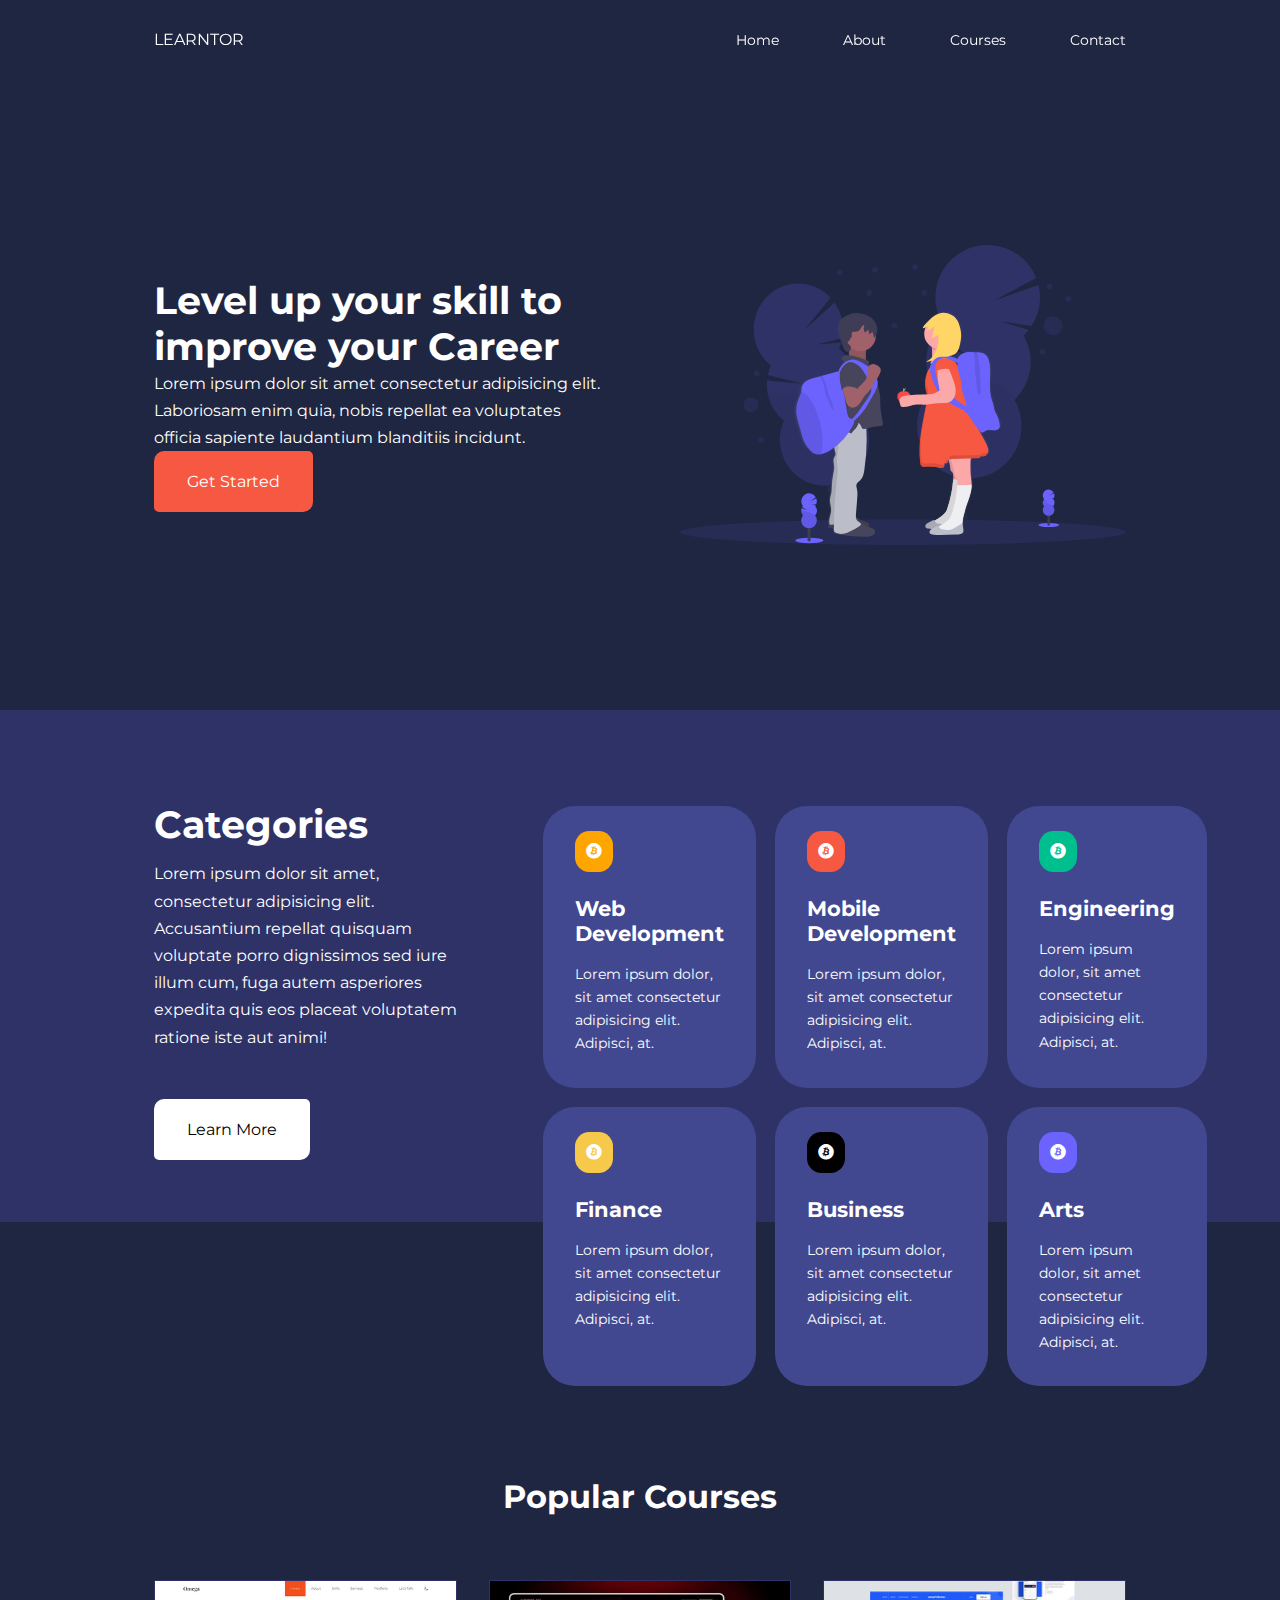
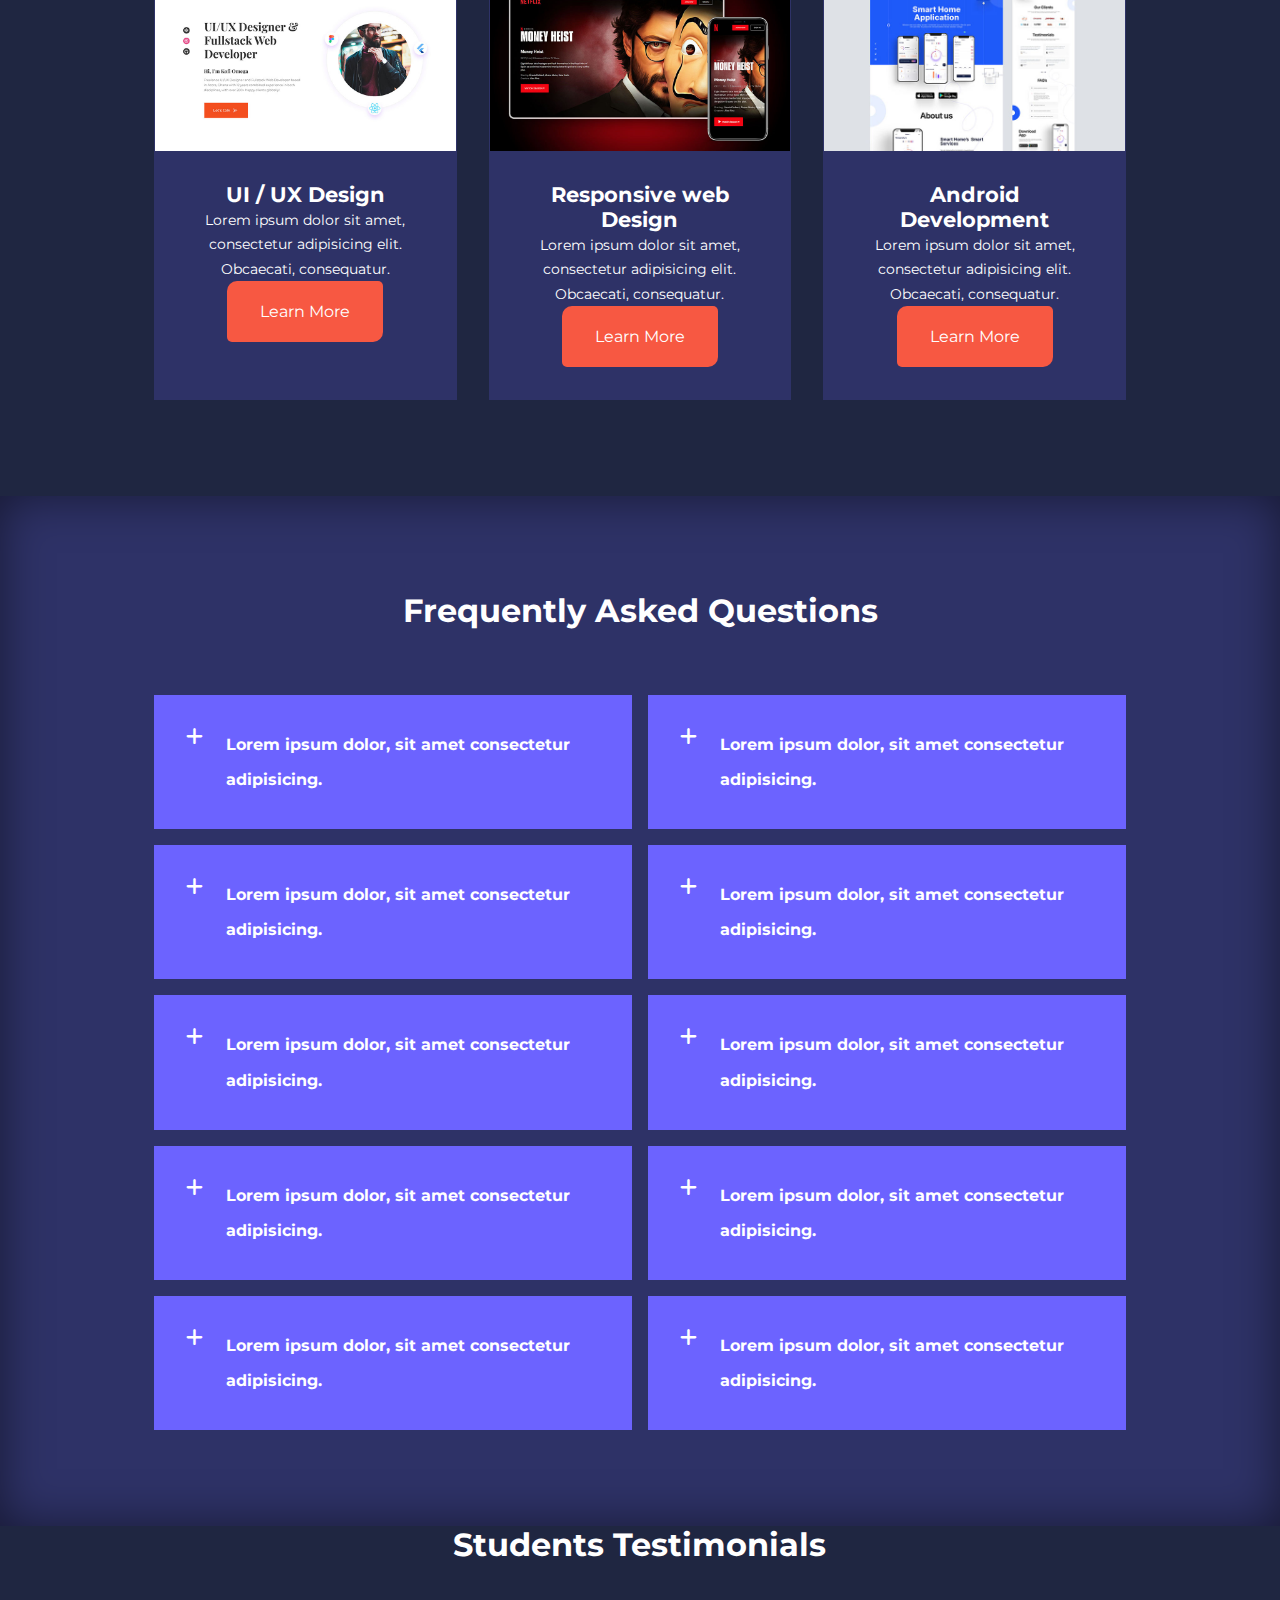
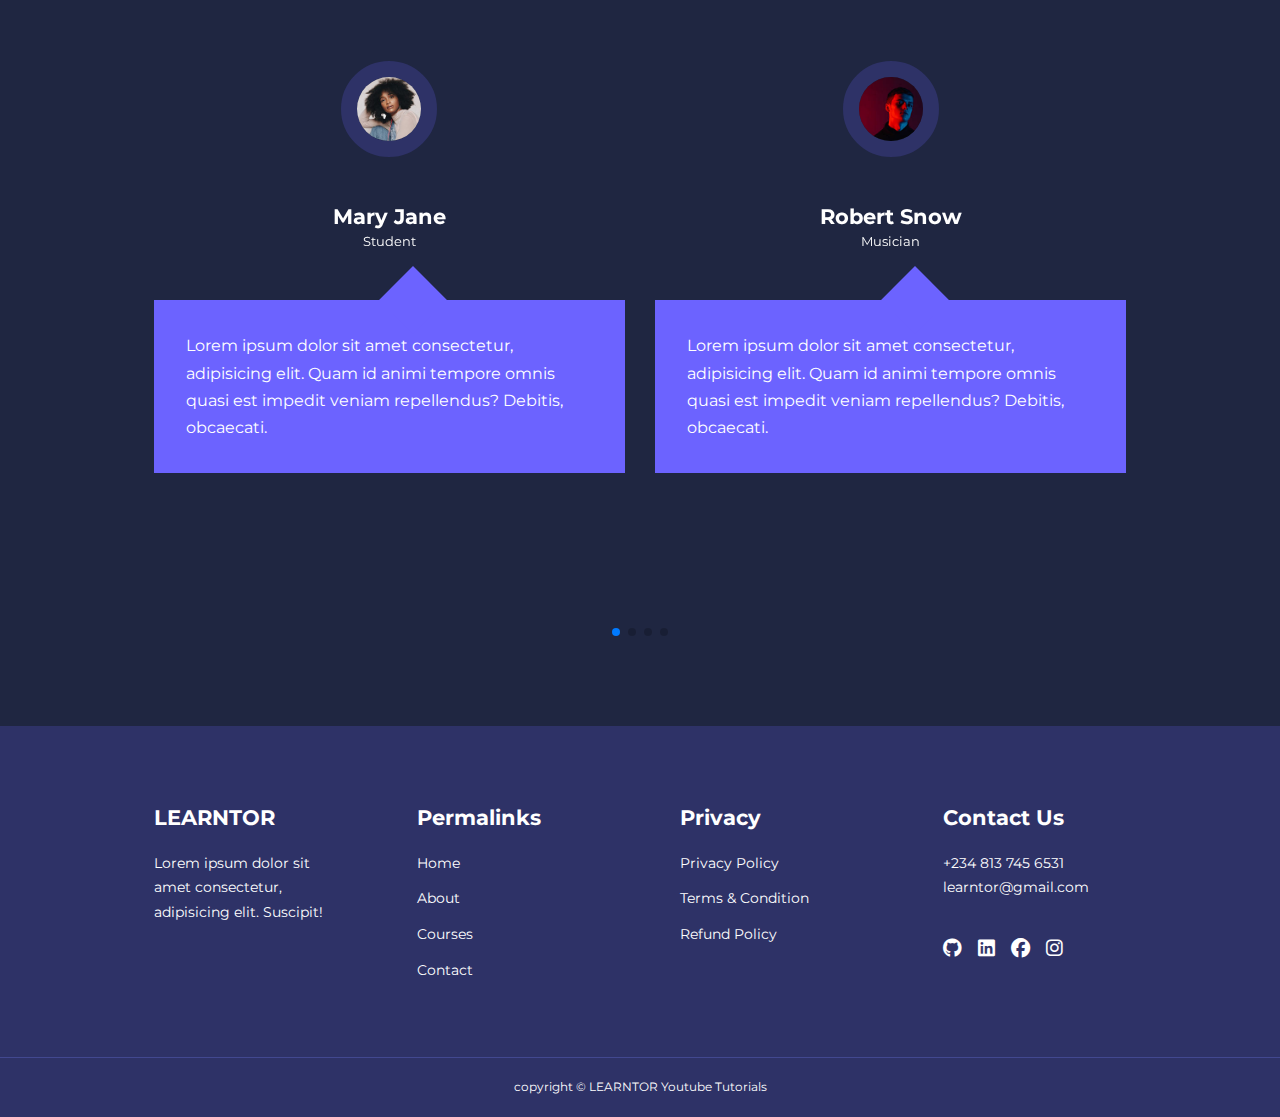
==== index.html @ f90c077b "initial commit" ====
<html lang="en">
  <head>
    <meta charset="UTF-8" />
    <meta http-equiv="X-UA-Compatible" content="IE=edge" />
    <meta name="viewport" content="width=device-width, initial-scale=1.0" />
    <title>Educational website</title>
    <link rel="stylesheet" href="./css/style.css" />
    <link
      rel="stylesheet"
      href="https://cdnjs.cloudflare.com/ajax/libs/font-awesome/6.1.2/css/all.min.css"
    />

    <link rel="preconnect" href="https://fonts.googleapis.com" />
    <link rel="preconnect" href="https://fonts.gstatic.com" crossorigin />
    <link
      href="https://fonts.googleapis.com/css2?family=Montserrat:wght@300;400;600;700&display=swap"
      rel="stylesheet"
    />

    <!-- swiperjs -->
    <link
      rel="stylesheet"
      href="https://cdn.jsdelivr.net/npm/swiper@8/swiper-bundle.min.css"
    />
  </head>
  <body>
    <nav>
      <div class="container nav_container">
        <a href="index.html">LEARNTOR</a>
        <ul class="nav_menu">
          <li><a href="index.html">Home</a></li>
          <li><a href="about.html">About</a></li>
          <li><a href="courses.html">Courses</a></li>
          <li><a href="contact.html">Contact</a></li>
        </ul>
        <button id="open-menu-btn"><i class="fa-solid fa-bars"></i></button>
      </div>
    </nav>

    <!-- **********************END OF NAVBAR*************************** -->

    <header>
      <div class="container header_container">
        <div class="header_left">
          <h1>Level up your skill to improve your Career </h1>
          <p>
            Lorem ipsum dolor sit amet consectetur adipisicing elit. Laboriosam
            enim quia, nobis repellat ea voluptates officia sapiente laudantium
            blanditiis incidunt.
          </p>
          <a href="courses.html" class="btn btn-primary">Get Started</a>
        </div>

        <div class="header_right">
          <div class="header_right-image">
            <img src="./images/header.svg" alt="" />
          </div>
        </div>
      </div>
    </header>
    <!-- **********************END OF HEADER *************************** -->

    <section class="categories">
      <div class="container categories_container">
        <div class="categories_left">
          <h1>Categories</h1>
          <p>
            Lorem ipsum dolor sit amet, consectetur adipisicing elit.
            Accusantium repellat quisquam voluptate porro dignissimos sed iure
            illum cum, fuga autem asperiores expedita quis eos placeat
            voluptatem ratione iste aut animi!
          </p>
          <a href="a" class="btn">Learn More</a>
        </div>

        <div class="categories_right">
          <article class="category">
            <span class="category_icon"
              ><i class="fa-brands fa-bitcoin"></i
            ></span>
            <h4>Web Development</h4>
            <p>
              Lorem ipsum dolor, sit amet consectetur adipisicing elit.
              Adipisci, at.
            </p>
          </article>

          <article class="category">
            <span class="category_icon"
              ><i class="fa-brands fa-bitcoin"></i
            ></span>
            <h4>Mobile Development</h4>
            <p>
              Lorem ipsum dolor, sit amet consectetur adipisicing elit.
              Adipisci, at.
            </p>
          </article>

          <article class="category">
            <span class="category_icon"
              ><i class="fa-brands fa-bitcoin"></i
            ></span>
            <h4>Engineering</h4>
            <p>
              Lorem ipsum dolor, sit amet consectetur adipisicing elit.
              Adipisci, at.
            </p>
          </article>

          <article class="category">
            <span class="category_icon"
              ><i class="fa-brands fa-bitcoin"></i
            ></span>
            <h4>Finance</h4>
            <p>
              Lorem ipsum dolor, sit amet consectetur adipisicing elit.
              Adipisci, at.
            </p>
          </article>

          <article class="category">
            <span class="category_icon"
              ><i class="fa-brands fa-bitcoin"></i
            ></span>
            <h4>Business</h4>
            <p>
              Lorem ipsum dolor, sit amet consectetur adipisicing elit.
              Adipisci, at.
            </p>
          </article>

          <article class="category">
            <span class="category_icon"
              ><i class="fa-brands fa-bitcoin"></i
            ></span>
            <h4>Arts</h4>
            <p>
              Lorem ipsum dolor, sit amet consectetur adipisicing elit.
              Adipisci, at.
            </p>
          </article>
        </div>
      </div>
    </section>

    <section class="courses">
      <h2>Popular Courses</h2>
      <div class="container courses_container">
        <article class="course">
          <div class="course_image">
            <img src="./images/course7.jpg" alt="" />
          </div>
          <div class="course_info">
            <h4>UI / UX Design</h4>
            <p>
              Lorem ipsum dolor sit amet, consectetur adipisicing elit.
              Obcaecati, consequatur.
            </p>
            <a href="courses.html" class="btn btn-primary">Learn More</a>
          </div>
        </article>

        <article class="course">
          <div class="course_image">
            <img src="./images/course9.jpg" alt="" />
          </div>
          <div class="course_info">
            <h4>Responsive web Design</h4>
            <p>
              Lorem ipsum dolor sit amet, consectetur adipisicing elit.
              Obcaecati, consequatur.
            </p>
            <a href="courses.html" class="btn btn-primary">Learn More</a>
          </div>
        </article>

        <article class="course">
          <div class="course_image">
            <img src="./images/course18.jpg" alt="" />
          </div>
          <div class="course_info">
            <h4>Android Development</h4>
            <p>
              Lorem ipsum dolor sit amet, consectetur adipisicing elit.
              Obcaecati, consequatur.
            </p>
            <a href="courses.html" class="btn btn-primary">Learn More</a>
          </div>
        </article>
      </div>
    </section>
    <!-- **********************END OF COURSES *************************** -->

    <section class="faqs">
      <h2>Frequently Asked Questions</h2>
      <div class="container faqs_container">
        <article class="faq">
          <div class="faq_icon"><i class="fa-solid fa-plus"></i></div>
          <div class="question_answer">
            <h4>Lorem ipsum dolor, sit amet consectetur adipisicing.</h4>
            <p>
              Lorem ipsum dolor sit amet consectetur, adipisicing elit.
              Molestias dolorum accusamus qui, possimus sint eligendi ipsam
              sapiente ut maiores distinctio harum, voluptatibus, eum
              accusantium quod nihil vitae magnam unde. Earum!
            </p>
          </div>
        </article>

        <article class="faq">
          <div class="faq_icon"><i class="fa-solid fa-plus"></i></div>
          <div class="question_answer">
            <h4>Lorem ipsum dolor, sit amet consectetur adipisicing.</h4>
            <p>
              Lorem ipsum dolor sit amet consectetur, adipisicing elit.
              Molestias dolorum accusamus qui, possimus sint eligendi ipsam
              sapiente ut maiores distinctio harum, voluptatibus, eum
              accusantium quod nihil vitae magnam unde. Earum!
            </p>
          </div>
        </article>

        <article class="faq">
          <div class="faq_icon"><i class="fa-solid fa-plus"></i></div>
          <div class="question_answer">
            <h4>Lorem ipsum dolor, sit amet consectetur adipisicing.</h4>
            <p>
              Lorem ipsum dolor sit amet consectetur, adipisicing elit.
              Molestias dolorum accusamus qui, possimus sint eligendi ipsam
              sapiente ut maiores distinctio harum, voluptatibus, eum
              accusantium quod nihil vitae magnam unde. Earum!
            </p>
          </div>
        </article>

        <article class="faq">
          <div class="faq_icon"><i class="fa-solid fa-plus"></i></div>
          <div class="question_answer">
            <h4>Lorem ipsum dolor, sit amet consectetur adipisicing.</h4>
            <p>
              Lorem ipsum dolor sit amet consectetur, adipisicing elit.
              Molestias dolorum accusamus qui, possimus sint eligendi ipsam
              sapiente ut maiores distinctio harum, voluptatibus, eum
              accusantium quod nihil vitae magnam unde. Earum!
            </p>
          </div>
        </article>

        <article class="faq">
          <div class="faq_icon"><i class="fa-solid fa-plus"></i></div>
          <div class="question_answer">
            <h4>Lorem ipsum dolor, sit amet consectetur adipisicing.</h4>
            <p>
              Lorem ipsum dolor sit amet consectetur, adipisicing elit.
              Molestias dolorum accusamus qui, possimus sint eligendi ipsam
              sapiente ut maiores distinctio harum, voluptatibus, eum
              accusantium quod nihil vitae magnam unde. Earum!
            </p>
          </div>
        </article>

        <article class="faq">
          <div class="faq_icon"><i class="fa-solid fa-plus"></i></div>
          <div class="question_answer">
            <h4>Lorem ipsum dolor, sit amet consectetur adipisicing.</h4>
            <p>
              Lorem ipsum dolor sit amet consectetur, adipisicing elit.
              Molestias dolorum accusamus qui, possimus sint eligendi ipsam
              sapiente ut maiores distinctio harum, voluptatibus, eum
              accusantium quod nihil vitae magnam unde. Earum!
            </p>
          </div>
        </article>

        <article class="faq">
          <div class="faq_icon"><i class="fa-solid fa-plus"></i></div>
          <div class="question_answer">
            <h4>Lorem ipsum dolor, sit amet consectetur adipisicing.</h4>
            <p>
              Lorem ipsum dolor sit amet consectetur, adipisicing elit.
              Molestias dolorum accusamus qui, possimus sint eligendi ipsam
              sapiente ut maiores distinctio harum, voluptatibus, eum
              accusantium quod nihil vitae magnam unde. Earum!
            </p>
          </div>
        </article>

        <article class="faq">
          <div class="faq_icon"><i class="fa-solid fa-plus"></i></div>
          <div class="question_answer">
            <h4>Lorem ipsum dolor, sit amet consectetur adipisicing.</h4>
            <p>
              Lorem ipsum dolor sit amet consectetur, adipisicing elit.
              Molestias dolorum accusamus qui, possimus sint eligendi ipsam
              sapiente ut maiores distinctio harum, voluptatibus, eum
              accusantium quod nihil vitae magnam unde. Earum!
            </p>
          </div>
        </article>

        <article class="faq">
          <div class="faq_icon"><i class="fa-solid fa-plus"></i></div>
          <div class="question_answer">
            <h4>Lorem ipsum dolor, sit amet consectetur adipisicing.</h4>
            <p>
              Lorem ipsum dolor sit amet consectetur, adipisicing elit.
              Molestias dolorum accusamus qui, possimus sint eligendi ipsam
              sapiente ut maiores distinctio harum, voluptatibus, eum
              accusantium quod nihil vitae magnam unde. Earum!
            </p>
          </div>
        </article>

        <article class="faq">
          <div class="faq_icon"><i class="fa-solid fa-plus"></i></div>
          <div class="question_answer">
            <h4>Lorem ipsum dolor, sit amet consectetur adipisicing.</h4>
            <p>
              Lorem ipsum dolor sit amet consectetur, adipisicing elit.
              Molestias dolorum accusamus qui, possimus sint eligendi ipsam
              sapiente ut maiores distinctio harum, voluptatibus, eum
              accusantium quod nihil vitae magnam unde. Earum!
            </p>
          </div>
        </article>
      </div>
    </section>

    <!-- **********************END OF FAQ *************************** -->

    <section class="container testimonials_container swiper mySwiper">
      <h2>Students Testimonials</h2>
      <div class="swiper-wrapper">
        <article class="testimonial swiper-slide">
          <div class="avatar">
            <img src="./images/avatar1.jpg" alt="" />
          </div>

          <div class="testimonial_info">
            <h4>Mary Jane</h4>
            <small>Student</small>
          </div>

          <div class="testimonial_body">
            <p>
              Lorem ipsum dolor sit amet consectetur, adipisicing elit. Quam id
              animi tempore omnis quasi est impedit veniam repellendus? Debitis,
              obcaecati.
            </p>
          </div>
        </article>

        <article class="testimonial swiper-slide">
          <div class="avatar">
            <img src="./images/avatar2.jpg" alt="" />
          </div>

          <div class="testimonial_info">
            <h4>Robert Snow</h4>
            <small>Musician</small>
          </div>

          <div class="testimonial_body">
            <p>
              Lorem ipsum dolor sit amet consectetur, adipisicing elit. Quam id
              animi tempore omnis quasi est impedit veniam repellendus? Debitis,
              obcaecati.
            </p>
          </div>
        </article>

        <article class="testimonial swiper-slide">
          <div class="avatar">
            <img src="./images/avatar3.jpg" alt="" />
          </div>

          <div class="testimonial_info">
            <h4>Mark Anthony</h4>
            <small>Basketballer</small>
          </div>

          <div class="testimonial_body">
            <p>
              Lorem ipsum dolor sit amet consectetur, adipisicing elit. Quam id
              animi tempore omnis quasi est impedit veniam repellendus? Debitis,
              obcaecati.
            </p>
          </div>
        </article>

        <article class="testimonial swiper-slide">
          <div class="avatar">
            <img src="./images/avatar4.jpg" alt="" />
          </div>

          <div class="testimonial_info">
            <h4>Fatima</h4>
            <small>Teacher</small>
          </div>

          <div class="testimonial_body">
            <p>
              Lorem ipsum dolor sit amet consectetur, adipisicing elit. Quam id
              animi tempore omnis quasi est impedit veniam repellendus? Debitis,
              obcaecati.
            </p>
          </div>
        </article>

        <article class="testimonial swiper-slide">
          <div class="avatar">
            <img src="./images/avatar5.jpg" alt="" />
          </div>

          <div class="testimonial_info">
            <h4>Jennifer Smith</h4>
            <small>Dancer</small>
          </div>

          <div class="testimonial_body">
            <p>
              Lorem ipsum dolor sit amet consectetur, adipisicing elit. Quam id
              animi tempore omnis quasi est impedit veniam repellendus? Debitis,
              obcaecati.
            </p>
          </div>
        </article>
      </div>
      <div class="swiper-pagination"></div>
    </section>

    <footer class="footer">
      <div class="container footer_container">
        <div class="footer_1">
          <a href="index.html" class="footer_logo"><h4>LEARNTOR</h4></a>
          <p>
            Lorem ipsum dolor sit amet consectetur, adipisicing elit. Suscipit!
          </p>
        </div>

        <div class="footer_2">
          <h4>Permalinks</h4>
          <ul class="permalinks">
            <li><a href="">Home</a></li>
            <li><a href="">About</a></li>
            <li><a href="">Courses</a></li>
            <li><a href="">Contact</a></li>
          </ul>
        </div>

        <div class="footer_3">
          <h4>Privacy</h4>
          <ul class="permalinks">
            <li><a href="#">Privacy Policy</a></li>
            <li><a href="#">Terms & Condition</a></li>
            <li><a href="#">Refund Policy</a></li>
          </ul>
        </div>

        <div class="footer_4">
          <h4>Contact Us</h4>
          <div>
            <p>+234 813 745 6531</p>
            <p>learntor@gmail.com</p>
          </div>
          <ul class="footer_socials">
            <li>
              <a href="https://github.com/brainbox15"
                ><i class="fab fa-github"></i
              ></a>
            </li>
            <li>
              <a href="https://github.com/brainbox15"
                ><i class="fab fa-linkedin"></i
              ></a>
            </li>
            <li>
              <a href="https://github.com/brainbox15"
                ><i class="fab fa-facebook"></i
              ></a>
            </li>
            <li>
              <a href="https://github.com/brainbox15"
                ><i class="fab fa-instagram"></i
              ></a>
            </li>
          </ul>
        </div>
      </div>
      <div class="footer_copyright">
        <small>copyright &copy; LEARNTOR Youtube Tutorials</small>
      </div>
    </footer>

    <script src="./main.js"></script>
    <script src="https://cdn.jsdelivr.net/npm/swiper@8/swiper-bundle.min.js"></script>

    <!-- Initialize Swiper -->
    <script>
      var swiper = new Swiper(".mySwiper", {
        slidesPerView: 1,
        spaceBetween: 30,
        pagination: {
          el: ".swiper-pagination",
          clickable: true,
        },
        //   when window us >= 600px
        breakpoints: {
          600: {
            slidesPerView: 2,
          },
        },
      });
    </script>
  </body>
</html>
---- css/style.css ----
* {
  margin: 0;
  padding: 0;
  border: 0;
  outline: 0;
  list-style: none;
  text-decoration: none;
  box-sizing: border-box;
}

:root {
  --color-primary: #6c63ff;
  --color-success: #00bf8e;
  --color-warning: #f7c94b;
  --color-danger: #f75842;
  --color-danger-varient: rgba(247, 88, 66, 0.4);
  --color-white: #fff;
  --color-loght: rgba(255, 255, 255, 0.7);
  --color-black: #000;
  --color-bg: #1f2641;
  --color-bg1: #2e3267;
  --color-bg2: #424890;

  --container-width-1g: 76%;
  --container-width-md: 90%;
  --container-width-sm: 94%;

  --transition: all 400ms ease;
}

body {
  font-family: "Montserrat", sans-serif;
  line-height: 1.7;
  color: var(--color-white);
  background: var(--color-bg);
}

.container {
  width: var(--container-width-1g);
  margin: 0 auto;
}

section {
  padding: 6rem 0;
}

section h2 {
  text-align: center;
  margin-bottom: 4rem;
}

h1,
h2,
h3,
h4,
h5 {
  line-height: 1.2;
}

h1 {
  font-size: 2.4rem;
}

h2 {
  font-size: 2rem;
}

h3 {
  font-size: 1.6rem;
}

h4 {
  font-size: 1.3rem;
}

h5 {
  font-size: 2.4rem;
}

a {
  color: var(--color-white);
}

img {
  display: block;
  width: 100%;
  object-fit: cover;
}

.btn {
  display: inline-block;
  background: var(--color-white);
  color: var(--color-black);
  padding: 1rem 2rem;
  border: 1px solid transparent;
  transition: var(--transition);
  border-radius: 10px 5px;
}

.btn:hover {
  background: transparent;
  color: var(--color-white);
  border-color: var(--color-white);
}

.btn-primary {
  background: var(--color-danger);
  color: var(--color-white);
  border-radius: 10px 5px;
}


/* ************ NAVBAR************* */
nav {
  background-color: transparent;
  height: 5rem;
  position: fixed;
  top: 0;
  z-index: 11;
  width: 100%;
}

/* Change navbar styles on scroll */
.window-scroll {
  background: var(--color-primary);
  box-shadow: 0 1rem 2rem rgba(0, 0, 0, 0.2);
}

.nav_container {
  height: 100%;
  display: flex;
  justify-content: space-between;
  align-items: center;
}

nav button {
  display: none;
}

.nav_menu {
  display: flex;
  align-items: center;
  gap: 4rem;
}

.nav_menu a {
  font-size: 0.9rem;
  transition: var(--transition);
}

.nav_menu a:hover {
  font-size: 0.9rem;
  color: var(--color-bg2);
}

/* ***************** HEADER **************** */
header {
  position: relative;
  top: 5rem;
  overflow: hidden;
  height: 70vh;
  margin-bottom: 5rem;
}

.header_container {
  display: grid;
  grid-template-columns: 1fr 1fr;
  align-items: center;
  gap: 5rem;
  height: 100%;
}

header_left p {
  margin: 1rem 0 2, 4rem;
}

/* ************ CATEGORIES ************* */

.categories {
  background-color: var(--color-bg1);
  height: 32rem;
}

.categories h1 {
  line-height: 1;
  margin-bottom: 1rem;
}

.categories_container {
  display: grid;
  grid-template-columns: 40% 60%;
}

.categories_left {
  margin-right: 4rem;
}

.categories_left p {
  margin: 1rem 0 3rem;
}

.categories_right {
  display: grid;
  grid-template-columns: repeat(3, 1fr);
  gap: 1.2rem;
}

.category {
  background-color: var(--color-bg2);
  padding: 2rem;
  border-radius: 2rem;
  transition: var(--transition);
}

.category:hover {
  box-shadow: 0 3rem 3rem rgba(0, 0, 0, 0.3);
  z-index: 1;
  cursor: pointer;
}

.category_icon {
  background: var(--color-primary);
  padding: 0.7rem;
  border-radius: 0.9rem;
}

.category:nth-child(1) .category_icon {
  background: orange;
}
.category:nth-child(2) .category_icon {
  background: var(--color-danger);
}
.category:nth-child(3) .category_icon {
  background: var(--color-success);
}
.category:nth-child(4) .category_icon {
  background: var(--color-warning);
}
.category:nth-child(5) .category_icon {
  background: var(--color-black);
}
.category:nth-child(6) .category_icon {
  background: var(--color-primary);
}

.category h4 {
  margin: 2rem 0 1rem;
}

.category p {
  font-size: 0.85rem;
}

.courses {
  margin-top: 10rem;
}

.courses_container {
  display: grid;
  grid-template-columns: repeat(3, 1fr);
  gap: 2rem;
}

.course {
  background-color: var(--color-bg1);
  text-align: center;
  border: 1px solid transparent;
  transition: var(--transition);
}

.course:hover {
  background: transparent;
  border-color: var(--color-primary);
}

.course_info {
  padding: 2rem;
}

.course_info p {
  margin: 1 2rem 0 2 rem;
  font-size: 0.9rem;
}

/* ***************** FAQs ******************** */
.faqs {
  background: var(--color-bg1);
  box-shadow: inset 0 0 3rem rgba(0, 0, 0, 0.5);
}

.faqs_container {
  display: grid;
  grid-template-columns: repeat(2, 1fr);
  gap: 1rem;
}

.faq {
  padding: 2rem;
  display: flex;
  align-items: center;
  gap: 1.4rem;
  background: var(--color-primary);
  height: fit-content;
  cursor: pointer;
}

.faq h4 {
  font-size: 1rem;
  line-height: 2.2;
}

.faq_icon {
  align-self: flex-start;
  font-size: 1.2rem;
}

.faq p {
  margin-top: 0.8rem;
  display: none;
}

.faq.open p {
  display: block;
}

.testimonials_container {
  overflow-x: hidden;
  position: relative;
  margin-bottom: 5rem;
  height: 80%;
}

.testimonial {
  padding-top: 2rem;
}

.avatar {
  width: 6rem;
  height: 6rem;
  border-radius: 50%;
  overflow: hidden;
  margin: 0 auto 3rem;
  border: 1rem solid var(--color-bg1);
}

.testimonial_info {
  text-align: center;
}

.testimonial_body {
  background: var(--color-primary);
  padding: 2rem;
  margin-top: 3rem;
  position: relative;
}

.testimonial_body::before {
  content: "";
  display: block;
  background: var(--color-primary);
  width: 3rem;
  height: 3rem;
  position: absolute;
  top: -1.5rem;
  left: 50%;
  transform: rotate(45deg);
}

footer {
  background: var(--color-bg1);
  padding-top: 5rem;
  font-size: 0.9rem;
}

.footer_container {
  display: grid;
  grid-template-columns: repeat(4, 1fr);
  gap: 5rem;
}

.footer_container > div h4 {
  margin-bottom: 1.2rem;
}

.footer_1 p {
  margin: 0 0 2rem;
}

footer ul li {
  margin-bottom: 0.7rem;
}

footer ul li a:hover {
  text-decoration: underline;
}

.footer_socials {
  display: flex;
  gap: 1rem;
  margin-top: 2rem;
  font-size: 1.2rem;
}

.footer_copyright {
  text-align: center;
  margin-top: 4rem;
  padding: 1.2rem 0;
  border-top: 1px solid var(--color-bg2);
}

/* ************ Media Quaries (Tablet) ********************* */
@media (max-width: 1024px) {
  .container {
    width: var(--container-width-md);
  }

  h1 {
    font-size: 2.2rem;
  }

  h2 {
    font-size: 1.7rem;
  }

  h3 {
    font-size: 1.4rem;
  }

  h4 {
    font-size: 1.2rem;
  }

  /* ***************NAVBAR***************** */

  nav button {
    display: inline-block;
    background: transparent;
    font-size: 1.8rem;
    color: var(--color-white);
    cursor: pointer;
  }

  nav button#close-menu-btn {
    display: none;
  }

  .nav_menu {
    position: fixed;
    top: 5rem;
    right: 5%;
    height: fit-content;
    width: 18rem;
    flex-direction: column;
    gap: 0;
    display: none;
  }

  .nav_menu li {
    width: 100%;
    height: 5.8rem;
    animation: animateNavItems 400ms linear forwards;
    transform-origin: top right;
    opacity: 0;
  }

  .nav_menu li:nth-child(2) {
    animation-delay: 200ms;
  }

  .nav_menu li:nth-child(3) {
    animation-delay: 400ms;
  }

  .nav_menu li:nth-child(4) {
    animation-delay: 600ms;
  }

  @keyframes animateNavItems {
    0% {
      transform: rotateZ(-90deg) rotateX(90deg) scale(0.1);
    }
    100% {
      transform: rotate(0) rotateX(0) scale(1);
      opacity: 1;
    }
  }

  .nav_menu li a {
    background: var(--color-primary);
    box-shadow: -4rem 6rem 10rem rgba(0, 0, 0, 0.6);
    width: 100%;
    height: 100%;
    display: grid;
    place-items: center;
  }

  .nav_menu li a:hover {
    background: var(--color-bg2);
    color: var(--color-white);
  }

  .nav_menu.open {
    display: flex;
  }

  header {
    height: 52vh;
    margin-bottom: 4rem;
  }

  .header_container {
    gap: 0;
    padding-bottom: 3rem;
  }

  /* CATEGORIES */
  .categories {
    height: auto;
  }

  .categories_container {
    grid-template-columns: 1fr;
    gap: 3rem;
  }

  .categories_left {
    margin-right: 0;
  }

  /* Popular Courses */
  .courses {
    margin-top: 0;
  }

  .courses_container {
    grid-template-columns: 1fr 1fr;
  }

  /* FAQS */
  .faqs_container {
    grid-template-columns: 1fr;
  }

  .faq {
    padding: 1.5rem;
  }

  /* FOOTER */
  .footer_container {
    grid-template-columns: 1fr 1fr;
  }
}

@media (max-width: 600px) {
  .container {
    width: var(--container-width-sm);
  }

  /* NAVBAR */

  .nav_menu {
    right: 3%;
  }

  /* HEADER */
  header {
    height: 100vh;
  }

  .header_container {
    grid-template-columns: 1fr;
    text-align: center;
    margin-top: 0;
  }

  .header_left p {
    margin-bottom: 1.3rem;
  }

  /* CATEGORIES */
  .categories_right {
    grid-template-columns: 1fr 1fr;
  }

  .category_icon {
    margin-top: 4px;
    display: inline-block;
  }

  /* POPULAR COURSES */

  .courses_container {
    grid-template-columns: 1fr;
  }

  /* TESTIMONIAL */
  .footer_container {
    grid-template-columns: 1fr;
    text-align: center;
    gap: 2rem;
  }

  .footer_1 p {
    margin: 1rem auto;
  }

  .footer_socials {
    justify-content: center;
  }
}
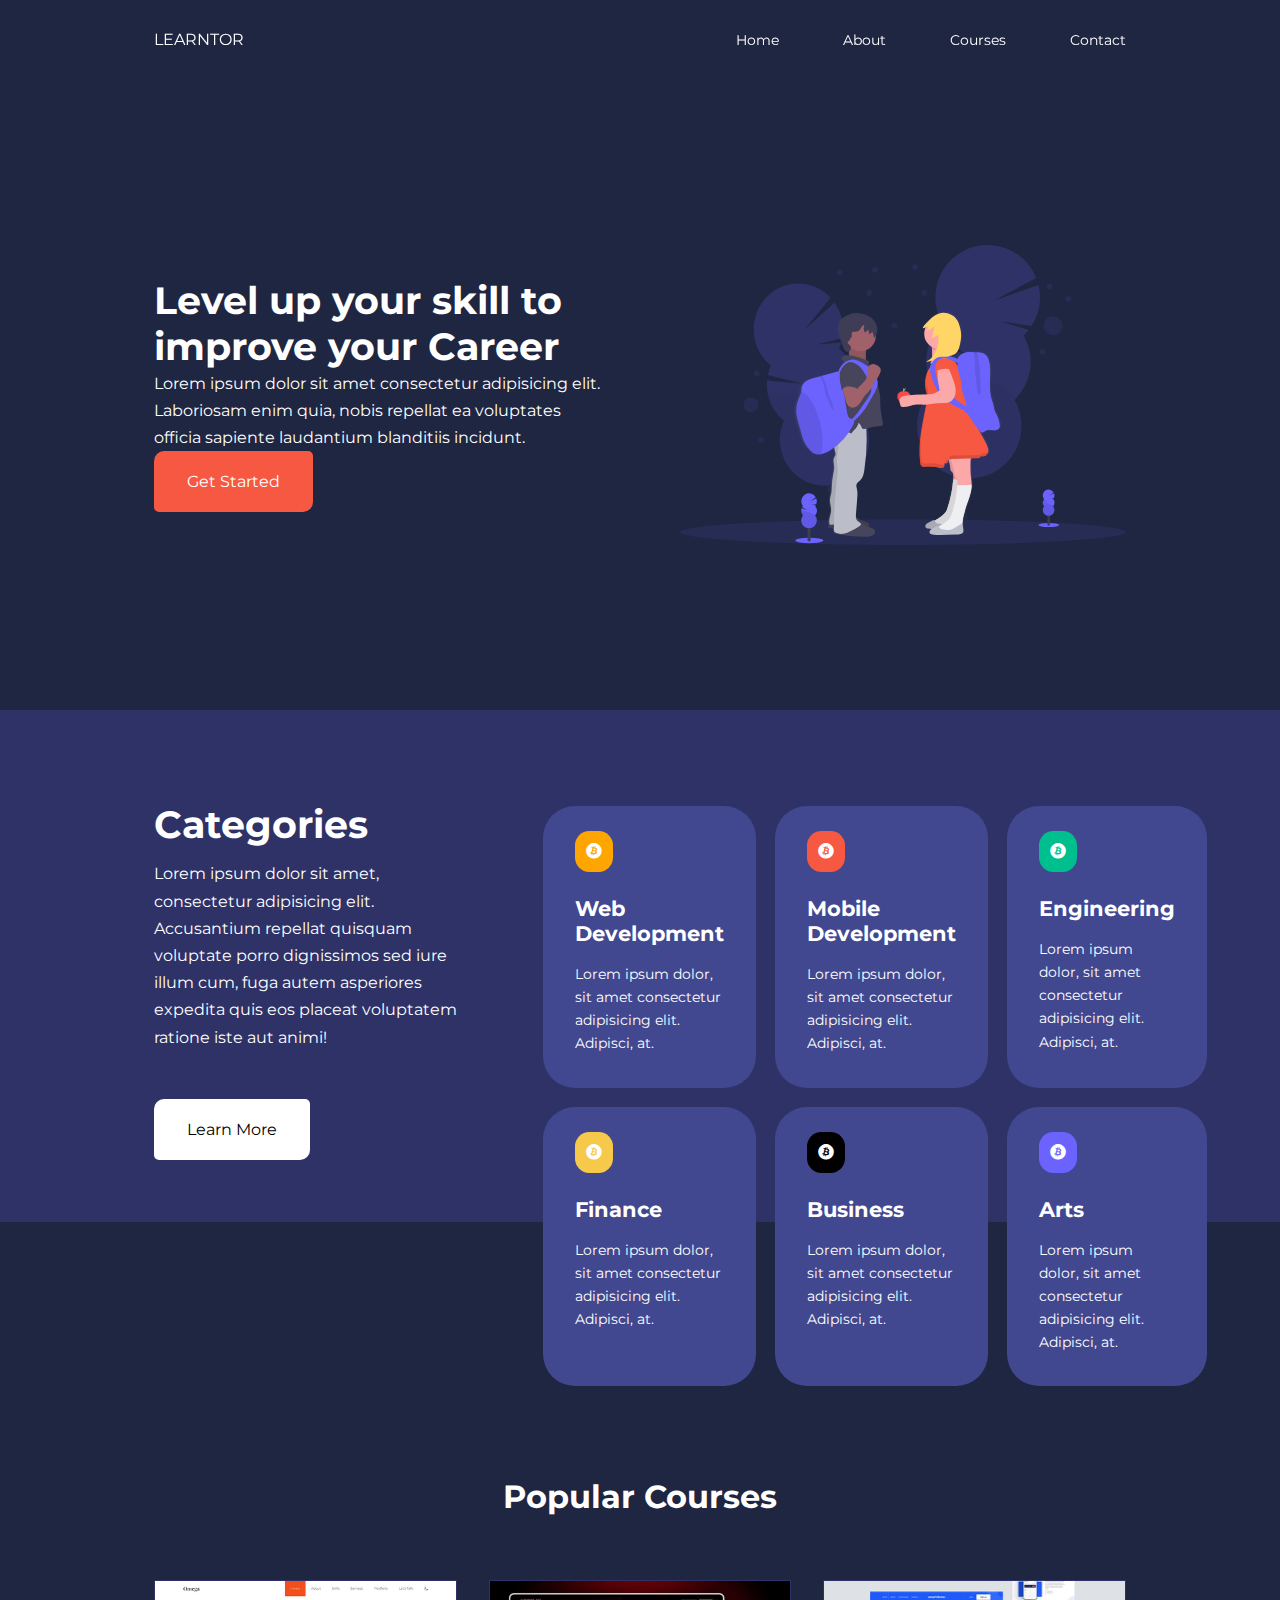
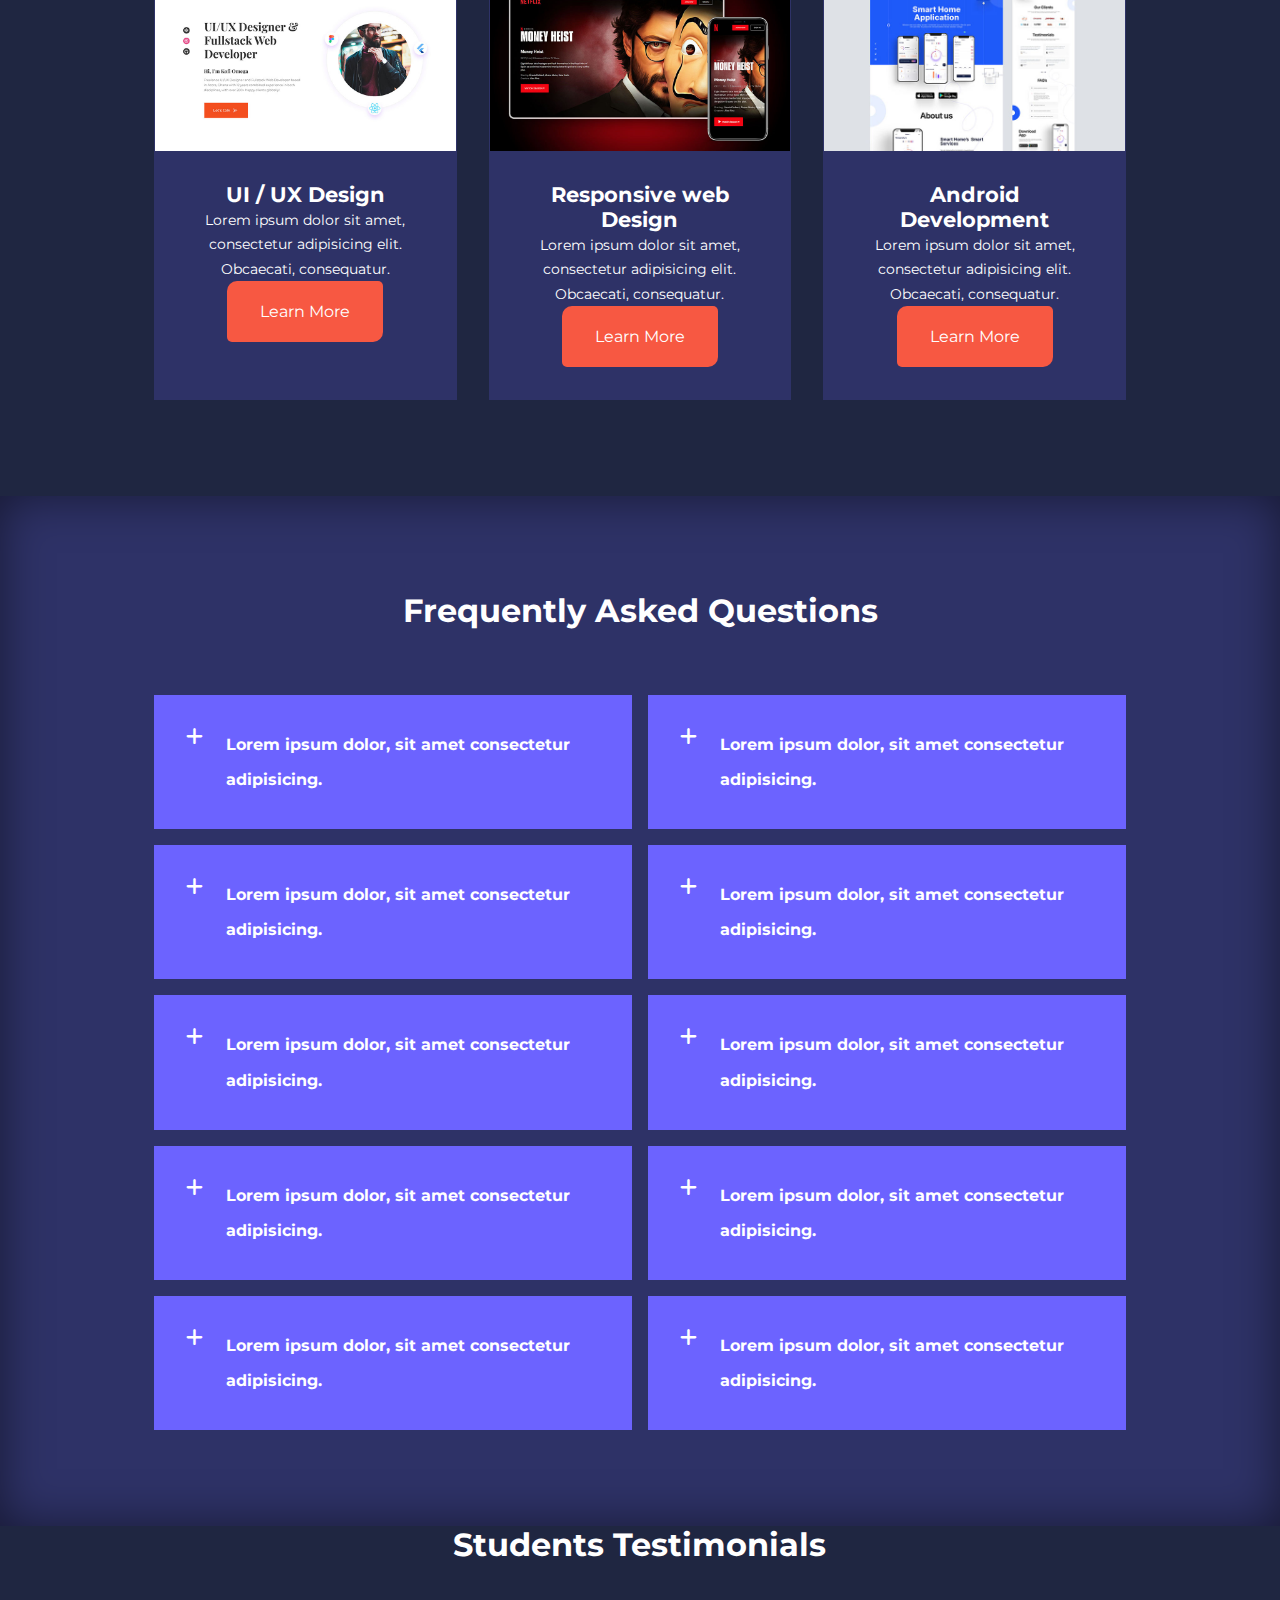
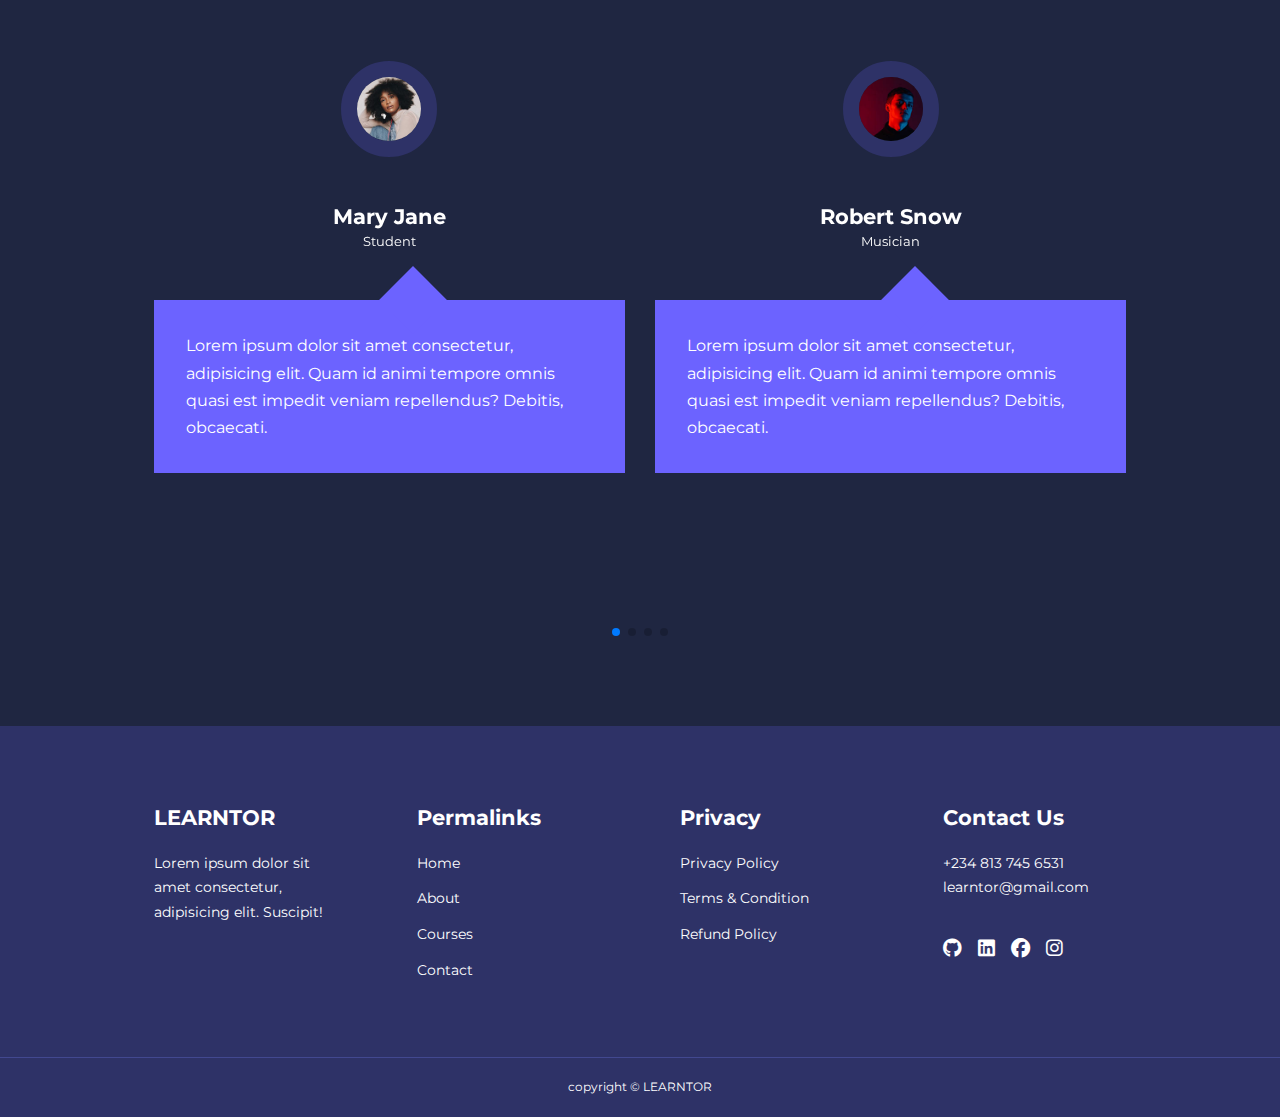
==== commit 5d8a1221: "Update index.html" ====
--- a/index.html
+++ b/index.html
@@ -488,7 +488,7 @@
         </div>
       </div>
       <div class="footer_copyright">
-        <small>copyright &copy; LEARNTOR Youtube Tutorials</small>
+        <small>copyright &copy; LEARNTOR </small>
       </div>
     </footer>
 
--- a/css/style.css
+++ b/css/style.css
@@ -579,7 +579,7 @@
 
   /* CATEGORIES */
   .categories_right {
-    grid-template-columns: 1fr 1fr;
+    grid-template-columns: 1fr;
   }
 
   .category_icon {
